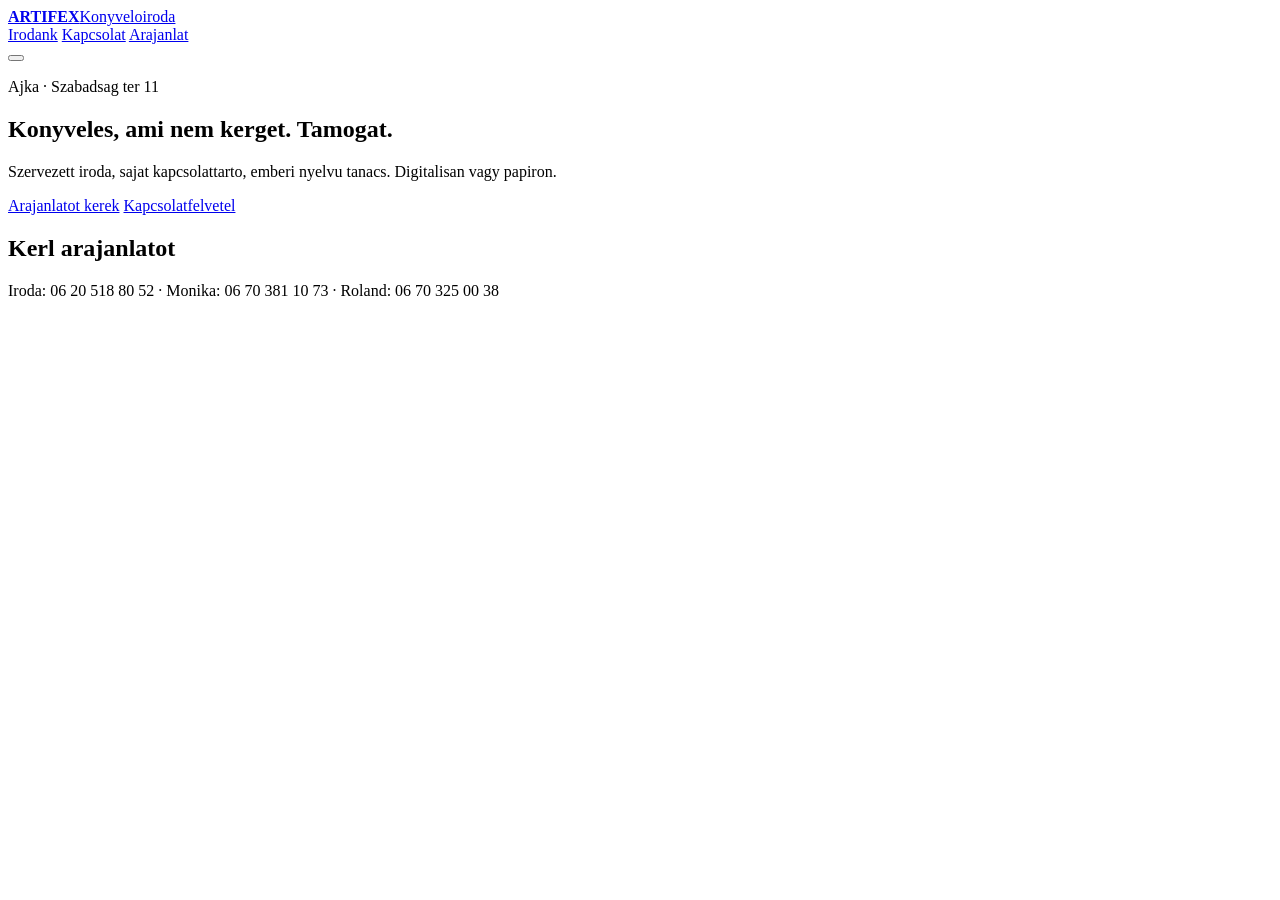
==== index.html @ 085294e9 "Add Artifex homepage and Kapcsolat preview" ====
<!DOCTYPE html>
<html lang="hu">
<head>
  <meta charset="UTF-8" />
  <meta name="viewport" content="width=device-width, initial-scale=1" />
  <title>Artifex Konyveloiroda — Ajka</title>
  <link rel="stylesheet" href="styles.css" />
</head>
<body>
  <header class="nav">
    <div class="nav-inner">
      <a class="logo" href="index.html"><strong>ARTIFEX</strong><span>Konyveloiroda</span></a>
      <nav class="nav-links" id="navLinks">
        <a class="active" href="index.html">Irodank</a>
        <a href="kapcsolat.html">Kapcsolat</a>
        <a class="nav-cta" href="#ajanlat">Arajanlat</a>
      </nav>
      <button class="burger" data-nav-toggle aria-label="Menu"><span></span><span></span><span></span></button>
    </div>
  </header>
  <main>
    <section class="hero">
      <div class="wrap">
        <p class="eyebrow">Ajka · Szabadsag ter 11</p>
        <h1>Konyveles, ami nem kerget. Tamogat.</h1>
        <p class="lead">Szervezett iroda, sajat kapcsolattarto, emberi nyelvu tanacs. Digitalisan vagy papiron.</p>
        <div class="actions">
          <a class="btn btn-dark" href="#ajanlat">Arajanlatot kerek</a>
          <a class="btn btn-ghost" href="kapcsolat.html">Kapcsolatfelvetel</a>
        </div>
      </div>
    </section>
    <section id="ajanlat">
      <div class="wrap">
        <h2 class="section-title">Kerl arajanlatot</h2>
        <p>Iroda: 06 20 518 80 52 · Monika: 06 70 381 10 73 · Roland: 06 70 325 00 38</p>
      </div>
    </section>
  </main>
  <script src="app.js"></script>
</body>
</html>
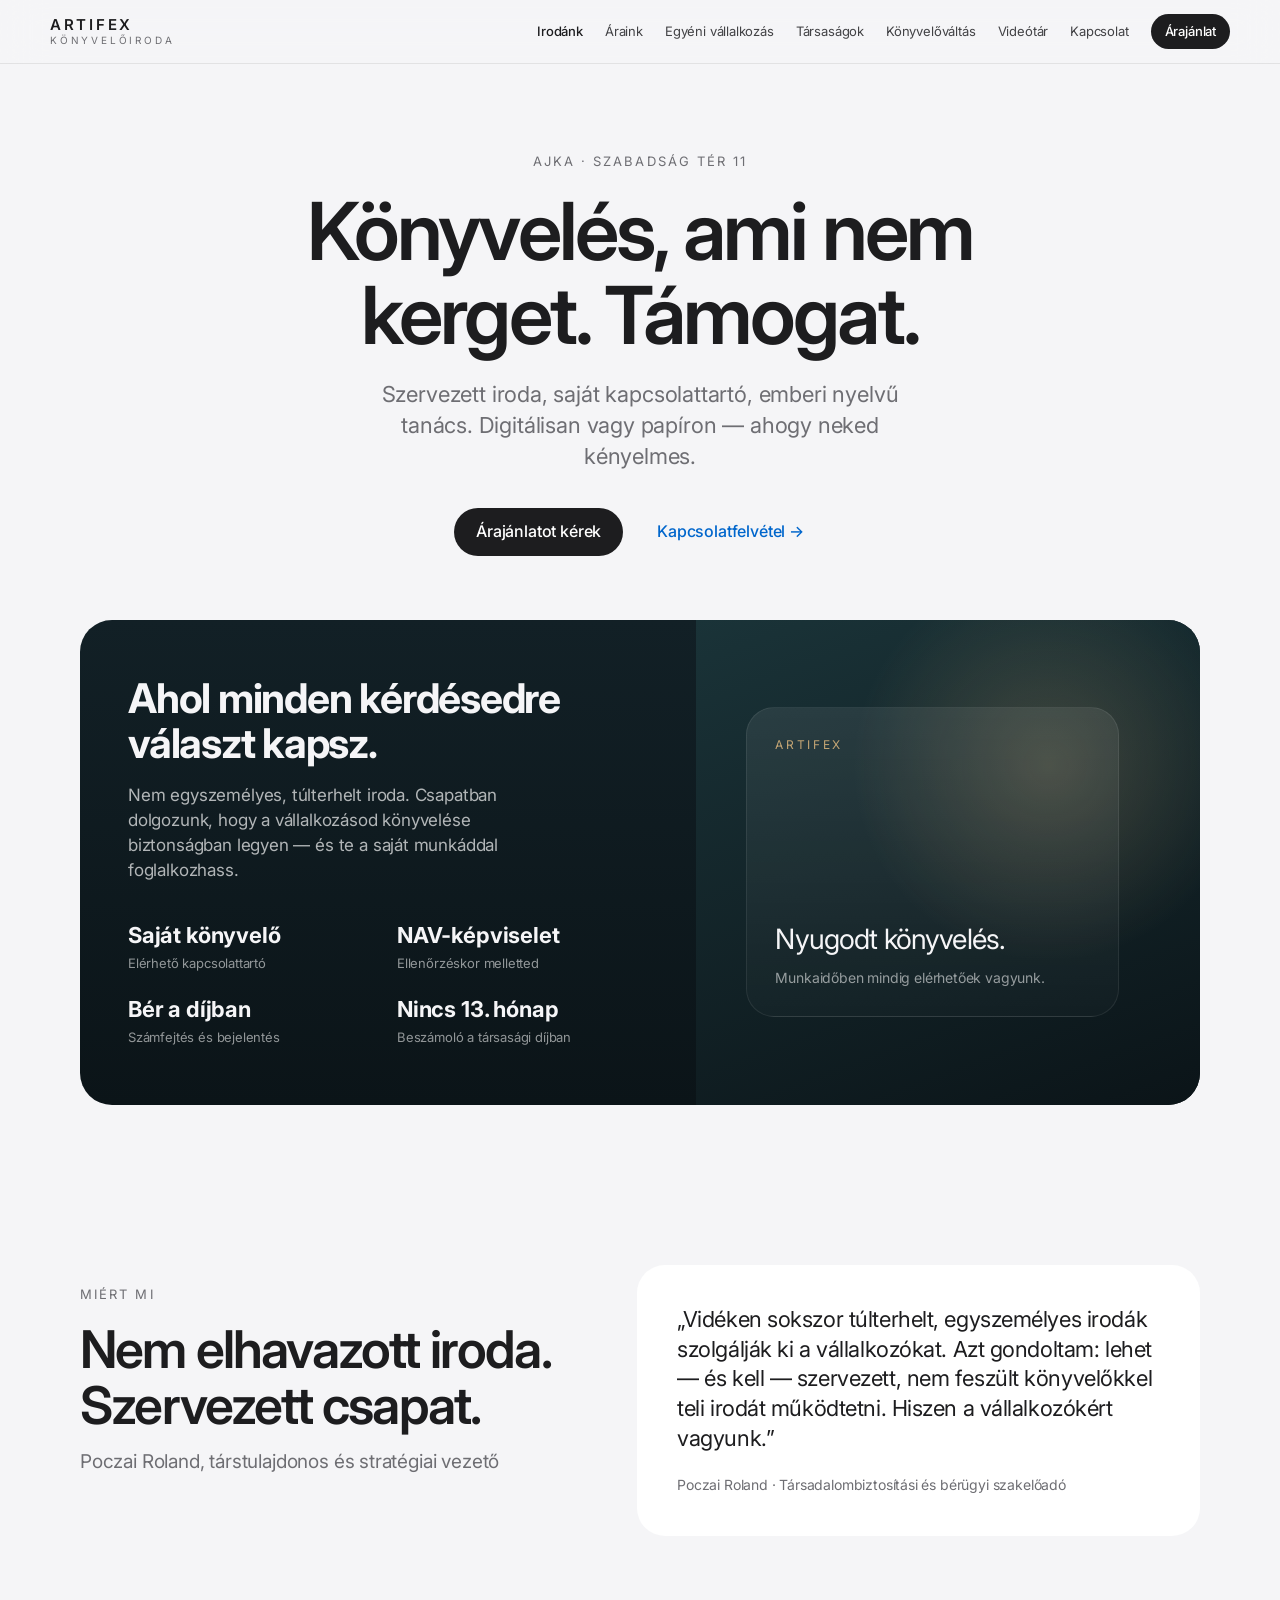
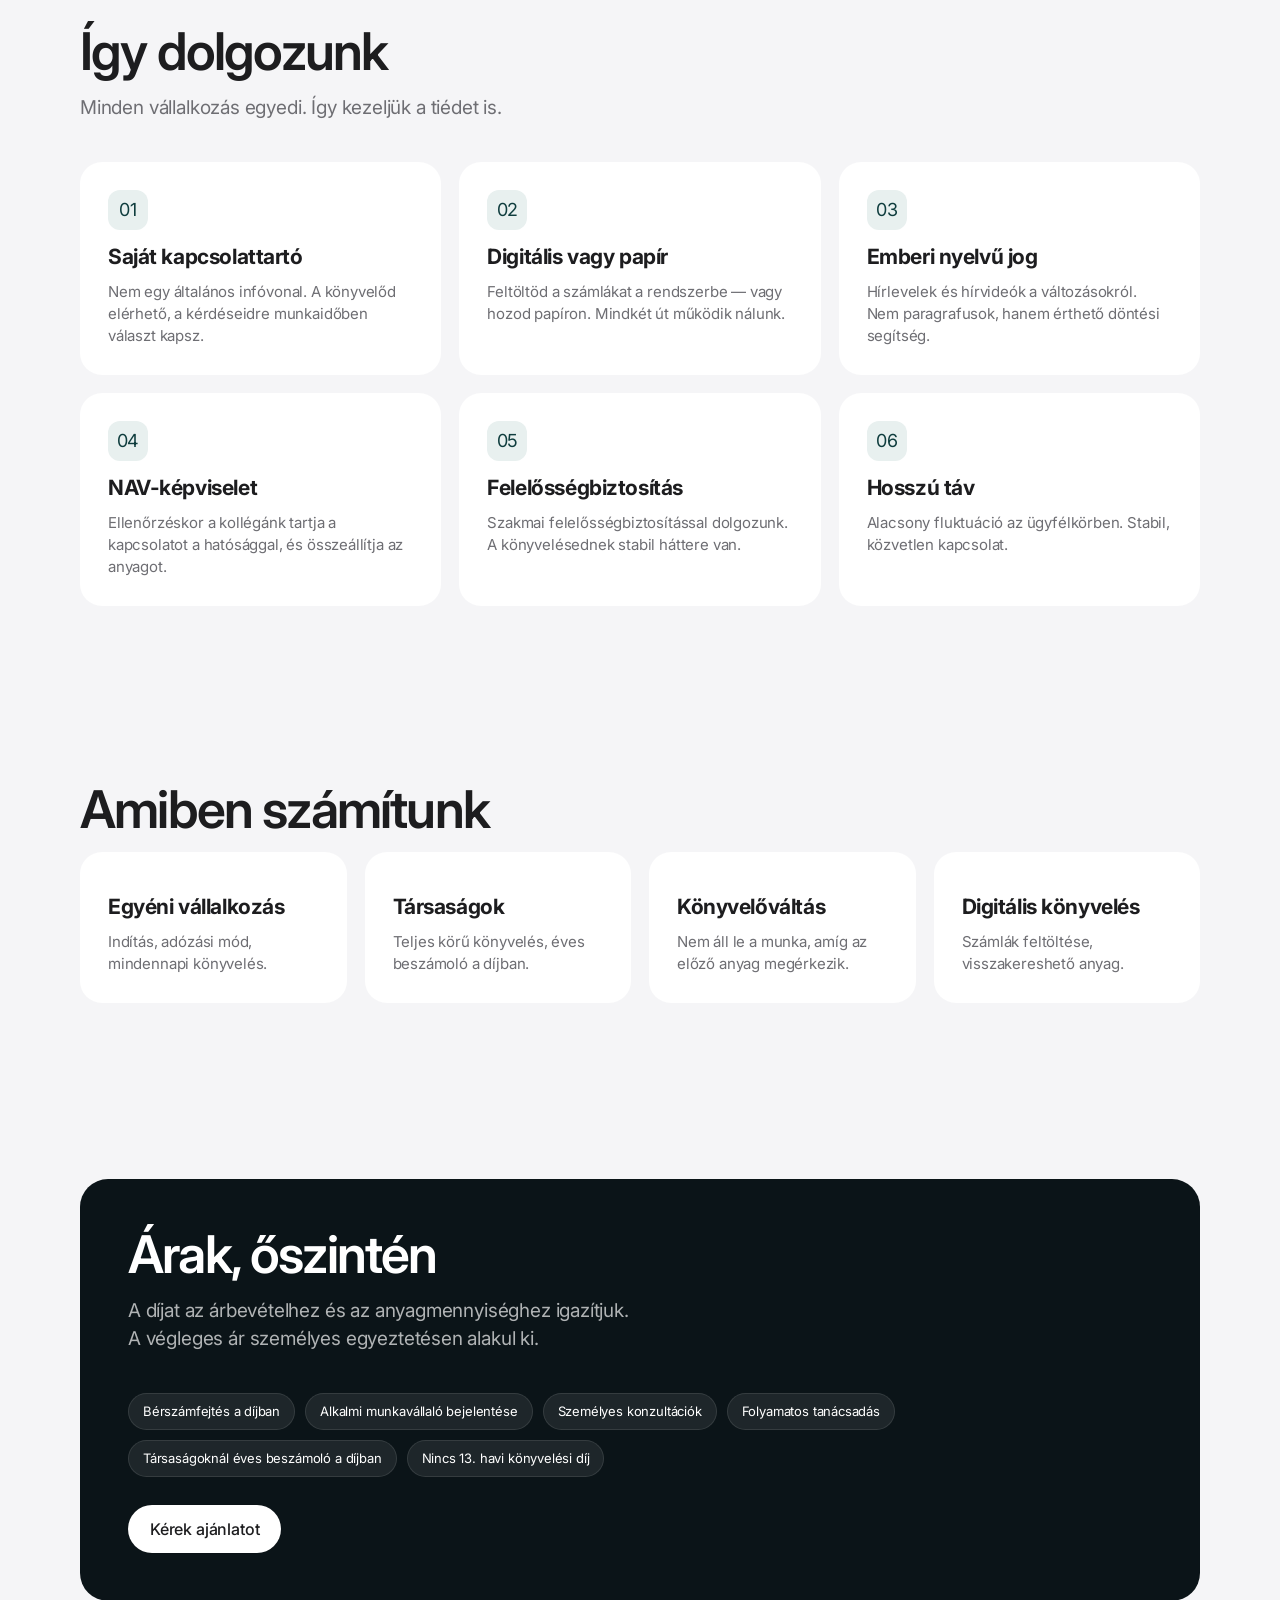
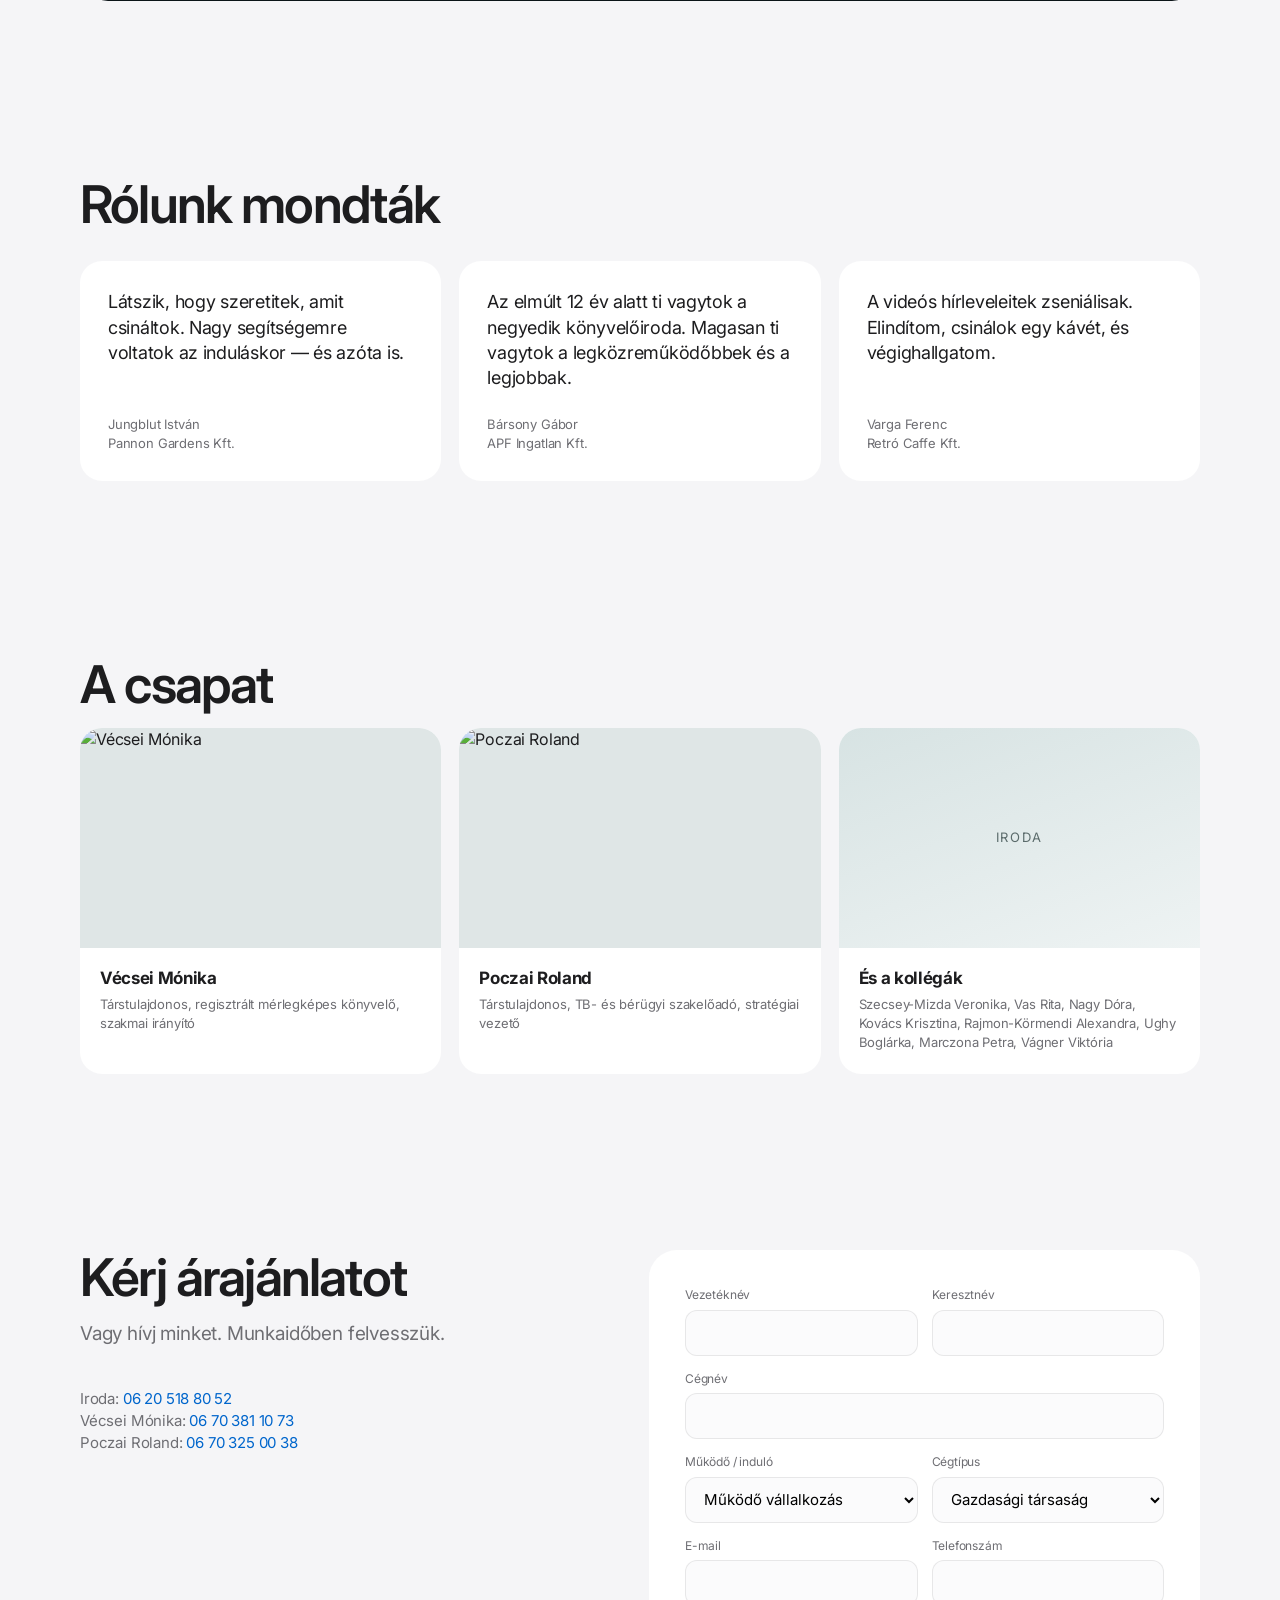
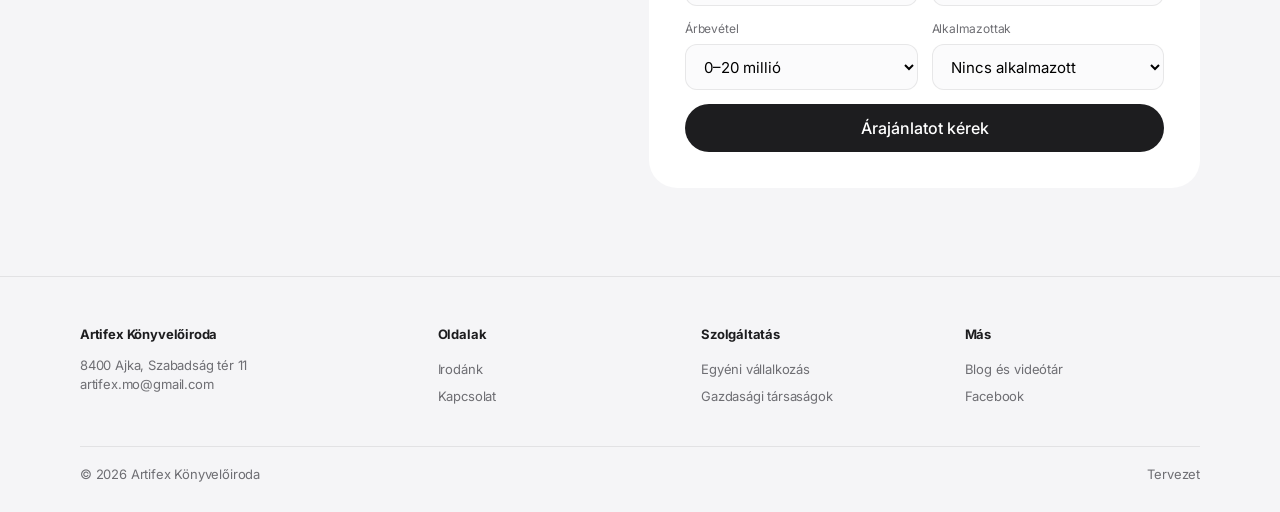
==== commit 2c752ccc: "Add full homepage" ====
--- a/index.html
+++ b/index.html
@@ -3,40 +3,172 @@
 <head>
   <meta charset="UTF-8" />
   <meta name="viewport" content="width=device-width, initial-scale=1" />
-  <title>Artifex Konyveloiroda — Ajka</title>
+  <title>Artifex Könyvelőiroda — Ajka</title>
+  <meta name="description" content="Szervezett könyvelőiroda Ajkán. Saját kapcsolattartó, digitális vagy papíralapú könyvelés, bérszámfejtés és NAV-képviselet. Nincs 13. havi díj." />
+  <link rel="preconnect" href="https://fonts.googleapis.com" />
+  <link rel="preconnect" href="https://fonts.gstatic.com" crossorigin />
+  <link href="https://fonts.googleapis.com/css2?family=Inter:wght@400;500;600&display=swap" rel="stylesheet" />
   <link rel="stylesheet" href="styles.css" />
 </head>
 <body>
   <header class="nav">
     <div class="nav-inner">
-      <a class="logo" href="index.html"><strong>ARTIFEX</strong><span>Konyveloiroda</span></a>
+      <a class="logo" href="index.html"><strong>ARTIFEX</strong><span>Könyvelőiroda</span></a>
       <nav class="nav-links" id="navLinks">
-        <a class="active" href="index.html">Irodank</a>
+        <a class="active" href="index.html">Irodánk</a>
+        <a href="https://artifexkonyveloiroda.hu/araink/">Áraink</a>
+        <a href="https://artifexkonyveloiroda.hu/egyeni-vallalkozas/">Egyéni vállalkozás</a>
+        <a href="https://artifexkonyveloiroda.hu/gazdasagi-tarsasagoknak/">Társaságok</a>
+        <a href="https://artifexkonyveloiroda.hu/konyvelovaltas/">Könyvelőváltás</a>
+        <a href="https://artifexkonyveloiroda.hu/blog/">Videótár</a>
         <a href="kapcsolat.html">Kapcsolat</a>
-        <a class="nav-cta" href="#ajanlat">Arajanlat</a>
+        <a class="nav-cta" href="#ajanlat">Árajánlat</a>
       </nav>
-      <button class="burger" data-nav-toggle aria-label="Menu"><span></span><span></span><span></span></button>
+      <button class="burger" aria-label="Menü" data-nav-toggle><span></span><span></span><span></span></button>
     </div>
   </header>
   <main>
     <section class="hero">
       <div class="wrap">
-        <p class="eyebrow">Ajka · Szabadsag ter 11</p>
-        <h1>Konyveles, ami nem kerget. Tamogat.</h1>
-        <p class="lead">Szervezett iroda, sajat kapcsolattarto, emberi nyelvu tanacs. Digitalisan vagy papiron.</p>
+        <p class="eyebrow">Ajka · Szabadság tér 11</p>
+        <h1>Könyvelés, ami nem kerget. Támogat.</h1>
+        <p class="lead">Szervezett iroda, saját kapcsolattartó, emberi nyelvű tanács. Digitálisan vagy papíron — ahogy neked kényelmes.</p>
         <div class="actions">
-          <a class="btn btn-dark" href="#ajanlat">Arajanlatot kerek</a>
-          <a class="btn btn-ghost" href="kapcsolat.html">Kapcsolatfelvetel</a>
+          <a class="btn btn-dark" href="#ajanlat">Árajánlatot kérek</a>
+          <a class="btn btn-ghost" href="kapcsolat.html">Kapcsolatfelvétel →</a>
+        </div>
+        <div class="hero-panel">
+          <div class="copy">
+            <h2>Ahol minden kérdésedre választ kapsz.</h2>
+            <p>Nem egyszemélyes, túlterhelt iroda. Csapatban dolgozunk, hogy a vállalkozásod könyvelése biztonságban legyen — és te a saját munkáddal foglalkozhass.</p>
+            <div class="hero-stats">
+              <div><b>Saját könyvelő</b><span>Elérhető kapcsolattartó</span></div>
+              <div><b>NAV-képviselet</b><span>Ellenőrzéskor melletted</span></div>
+              <div><b>Bér a díjban</b><span>Számfejtés és bejelentés</span></div>
+              <div><b>Nincs 13. hónap</b><span>Beszámoló a társasági díjban</span></div>
+            </div>
+          </div>
+          <div class="hero-visual">
+            <div class="orb">
+              <div class="mark">Artifex</div>
+              <div>
+                <div class="big">Nyugodt könyvelés.</div>
+                <p style="color:rgba(255,255,255,.55);margin-top:8px;font-size:14px;">Munkaidőben mindig elérhetőek vagyunk.</p>
+              </div>
+            </div>
+          </div>
+        </div>
+      </div>
+    </section>
+    <section>
+      <div class="wrap split">
+        <div>
+          <p class="eyebrow">Miért mi</p>
+          <h2 class="section-title">Nem elhavazott iroda. Szervezett csapat.</h2>
+          <p class="section-sub">Poczai Roland, társtulajdonos és stratégiai vezető</p>
+        </div>
+        <blockquote class="quote-block">
+          <p>„Vidéken sokszor túlterhelt, egyszemélyes irodák szolgálják ki a vállalkozókat. Azt gondoltam: lehet — és kell — szervezett, nem feszült könyvelőkkel teli irodát működtetni. Hiszen a vállalkozókért vagyunk.”</p>
+          <footer>Poczai Roland · Társadalombiztosítási és bérügyi szakelőadó</footer>
+        </blockquote>
+      </div>
+    </section>
+    <section style="padding-top:0">
+      <div class="wrap">
+        <h2 class="section-title">Így dolgozunk</h2>
+        <p class="section-sub">Minden vállalkozás egyedi. Így kezeljük a tiédet is.</p>
+        <div class="grid-3">
+          <article class="card"><div class="icon">01</div><h3>Saját kapcsolattartó</h3><p>Nem egy általános infóvonal. A könyvelőd elérhető, a kérdéseidre munkaidőben választ kapsz.</p></article>
+          <article class="card"><div class="icon">02</div><h3>Digitális vagy papír</h3><p>Feltöltöd a számlákat a rendszerbe — vagy hozod papíron. Mindkét út működik nálunk.</p></article>
+          <article class="card"><div class="icon">03</div><h3>Emberi nyelvű jog</h3><p>Hírlevelek és hírvideók a változásokról. Nem paragrafusok, hanem érthető döntési segítség.</p></article>
+          <article class="card"><div class="icon">04</div><h3>NAV-képviselet</h3><p>Ellenőrzéskor a kollégánk tartja a kapcsolatot a hatósággal, és összeállítja az anyagot.</p></article>
+          <article class="card"><div class="icon">05</div><h3>Felelősségbiztosítás</h3><p>Szakmai felelősségbiztosítással dolgozunk. A könyvelésednek stabil háttere van.</p></article>
+          <article class="card"><div class="icon">06</div><h3>Hosszú táv</h3><p>Alacsony fluktuáció az ügyfélkörben. Stabil, közvetlen kapcsolat.</p></article>
+        </div>
+      </div>
+    </section>
+    <section>
+      <div class="wrap">
+        <h2 class="section-title">Amiben számítunk</h2>
+        <div class="grid-4">
+          <a class="card" href="https://artifexkonyveloiroda.hu/egyeni-vallalkozas/"><h3>Egyéni vállalkozás</h3><p>Indítás, adózási mód, mindennapi könyvelés.</p></a>
+          <a class="card" href="https://artifexkonyveloiroda.hu/gazdasagi-tarsasagoknak/"><h3>Társaságok</h3><p>Teljes körű könyvelés, éves beszámoló a díjban.</p></a>
+          <a class="card" href="https://artifexkonyveloiroda.hu/konyvelovaltas/"><h3>Könyvelőváltás</h3><p>Nem áll le a munka, amíg az előző anyag megérkezik.</p></a>
+          <a class="card" href="https://artifexkonyveloiroda.hu/blog/#Digitalkonyveles"><h3>Digitális könyvelés</h3><p>Számlák feltöltése, visszakereshető anyag.</p></a>
+        </div>
+      </div>
+    </section>
+    <section>
+      <div class="wrap">
+        <div class="price-note">
+          <h2 class="section-title">Árak, őszintén</h2>
+          <p class="section-sub" style="color:rgba(255,255,255,.68)">A díjat az árbevételhez és az anyagmennyiséghez igazítjuk. A végleges ár személyes egyeztetésen alakul ki.</p>
+          <div class="pills">
+            <span class="pill">Bérszámfejtés a díjban</span>
+            <span class="pill">Alkalmi munkavállaló bejelentése</span>
+            <span class="pill">Személyes konzultációk</span>
+            <span class="pill">Folyamatos tanácsadás</span>
+            <span class="pill">Társaságoknál éves beszámoló a díjban</span>
+            <span class="pill">Nincs 13. havi könyvelési díj</span>
+          </div>
+          <div style="margin-top:28px"><a class="btn btn-light" href="#ajanlat">Kérek ajánlatot</a></div>
+        </div>
+      </div>
+    </section>
+    <section>
+      <div class="wrap">
+        <h2 class="section-title">Rólunk mondták</h2>
+        <div class="grid-3" style="margin-top:28px">
+          <article class="card testimonial"><q>Látszik, hogy szeretitek, amit csináltok. Nagy segítségemre voltatok az induláskor — és azóta is.</q><cite>Jungblut István<br>Pannon Gardens Kft.</cite></article>
+          <article class="card testimonial"><q>Az elmúlt 12 év alatt ti vagytok a negyedik könyvelőiroda. Magasan ti vagytok a legközreműködőbbek és a legjobbak.</q><cite>Bársony Gábor<br>APF Ingatlan Kft.</cite></article>
+          <article class="card testimonial"><q>A videós hírleveleitek zseniálisak. Elindítom, csinálok egy kávét, és végighallgatom.</q><cite>Varga Ferenc<br>Retró Caffe Kft.</cite></article>
+        </div>
+      </div>
+    </section>
+    <section>
+      <div class="wrap">
+        <h2 class="section-title">A csapat</h2>
+        <div class="grid-3">
+          <article class="card team-card"><img src="https://artifexkonyveloiroda.hu/wp-content/uploads/2024/11/Moni-1-225x300.jpg" alt="Vécsei Mónika" /><div class="meta"><h3>Vécsei Mónika</h3><p>Társtulajdonos, regisztrált mérlegképes könyvelő, szakmai irányító</p></div></article>
+          <article class="card team-card"><img src="https://artifexkonyveloiroda.hu/wp-content/uploads/2024/11/P1025101-230x300.jpg" alt="Poczai Roland" /><div class="meta"><h3>Poczai Roland</h3><p>Társtulajdonos, TB- és bérügyi szakelőadó, stratégiai vezető</p></div></article>
+          <article class="card team-card"><div style="height:220px;background:linear-gradient(160deg,#d7e3e3,#eef3f3);display:grid;place-items:center;color:#5b6b6b;font-size:13px;letter-spacing:.12em;text-transform:uppercase;">Iroda</div><div class="meta"><h3>És a kollégák</h3><p>Szecsey-Mizda Veronika, Vas Rita, Nagy Dóra, Kovács Krisztina, Rajmon-Körmendi Alexandra, Ughy Boglárka, Marczona Petra, Vágner Viktória</p></div></article>
         </div>
       </div>
     </section>
     <section id="ajanlat">
-      <div class="wrap">
-        <h2 class="section-title">Kerl arajanlatot</h2>
-        <p>Iroda: 06 20 518 80 52 · Monika: 06 70 381 10 73 · Roland: 06 70 325 00 38</p>
+      <div class="wrap grid-2" style="align-items:start">
+        <div>
+          <h2 class="section-title">Kérj árajánlatot</h2>
+          <p class="section-sub">Vagy hívj minket. Munkaidőben felvesszük.</p>
+          <p style="color:var(--ink-soft);font-size:15px">Iroda: <a href="tel:+36205188052" style="color:#0066cc">06 20 518 80 52</a><br>Vécsei Mónika: <a href="tel:+36703811073" style="color:#0066cc">06 70 381 10 73</a><br>Poczai Roland: <a href="tel:+36703250038" style="color:#0066cc">06 70 325 00 38</a></p>
+        </div>
+        <form class="form" id="quoteForm">
+          <div><label for="last">Vezetéknév</label><input id="last" name="last" required /></div>
+          <div><label for="first">Keresztnév</label><input id="first" name="first" required /></div>
+          <div class="full"><label for="company">Cégnév</label><input id="company" name="company" /></div>
+          <div><label for="status">Működő / induló</label><select id="status"><option>Működő vállalkozás</option><option>Induló vállalkozás</option></select></div>
+          <div><label for="type">Cégtípus</label><select id="type"><option>Gazdasági társaság</option><option>Egyéni vállalkozás</option><option>Egyéb</option></select></div>
+          <div><label for="email">E-mail</label><input id="email" type="email" required /></div>
+          <div><label for="phone">Telefonszám</label><input id="phone" required /></div>
+          <div><label for="rev">Árbevétel</label><select id="rev"><option>0–20 millió</option><option>20–50 millió</option><option>50–100 millió</option><option>100–500 millió</option><option>500 millió felett</option></select></div>
+          <div><label for="staff">Alkalmazottak</label><select id="staff"><option>Nincs alkalmazott</option><option>1–2</option><option>3–5</option><option>5–20</option><option>Több mint 20</option></select></div>
+          <div class="full"><button class="btn btn-dark" type="submit" style="width:100%">Árajánlatot kérek</button></div>
+        </form>
       </div>
     </section>
   </main>
+  <footer class="site">
+    <div class="wrap">
+      <div class="foot-grid">
+        <div><h4>Artifex Könyvelőiroda</h4><p>8400 Ajka, Szabadság tér 11<br>artifex.mo@gmail.com</p></div>
+        <div><h4>Oldalak</h4><a href="index.html">Irodánk</a><a href="kapcsolat.html">Kapcsolat</a></div>
+        <div><h4>Szolgáltatás</h4><a href="https://artifexkonyveloiroda.hu/egyeni-vallalkozas/">Egyéni vállalkozás</a><a href="https://artifexkonyveloiroda.hu/gazdasagi-tarsasagoknak/">Gazdasági társaságok</a></div>
+        <div><h4>Más</h4><a href="https://artifexkonyveloiroda.hu/blog/">Blog és videótár</a><a href="https://www.facebook.com/profile.php?id=100063739792179">Facebook</a></div>
+      </div>
+      <div class="legal"><span>© 2026 Artifex Könyvelőiroda</span><span>Tervezet</span></div>
+    </div>
+  </footer>
+  <div class="toast" id="toast">Köszönjük. Ez egy bemutató űrlap.</div>
   <script src="app.js"></script>
 </body>
 </html>
--- a/styles.css
+++ b/styles.css
@@ -0,0 +1 @@
+:root{--bg:#f5f5f7;--bg-elevated:#fff;--bg-dark:#0b1418;--ink:#1d1d1f;--ink-soft:#6e6e73;--line:rgba(0,0,0,.08);--accent:#0f3d3e;--accent-2:#c4a574;--accent-soft:#e8f0ef;--radius:22px;--nav-h:64px;--max:1120px}*{box-sizing:border-box;margin:0;padding:0}html{scroll-behavior:smooth}body{font-family:-apple-system,BlinkMacSystemFont,"SF Pro Display","Segoe UI",Inter,system-ui,sans-serif;background:var(--bg);color:var(--ink);line-height:1.47;letter-spacing:-.011em;-webkit-font-smoothing:antialiased}img{max-width:100%;display:block}a{color:inherit;text-decoration:none}button,input,select,textarea{font-family:inherit}.wrap{width:min(var(--max),calc(100% - 48px));margin-inline:auto}.nav{position:sticky;top:0;z-index:50;height:var(--nav-h);display:flex;align-items:center;backdrop-filter:saturate(180%) blur(20px);background:rgba(245,245,247,.72);border-bottom:1px solid var(--line)}.nav-inner{width:min(1180px,calc(100% - 40px));margin:0 auto;display:flex;align-items:center;justify-content:space-between;gap:24px}.logo{display:flex;flex-direction:column;line-height:1;gap:3px}.logo strong{font-weight:600;font-size:15px;letter-spacing:.18em}.logo span{font-size:10px;letter-spacing:.28em;text-transform:uppercase;color:var(--ink-soft)}.nav-links{display:flex;align-items:center;gap:22px;font-size:13px;color:#424245}.nav-links a:hover{color:var(--ink)}.nav-links a.active{color:var(--ink);font-weight:500}.nav-cta{background:var(--ink);color:#fff!important;padding:8px 14px;border-radius:980px;font-size:13px;font-weight:500}.burger{display:none;width:40px;height:40px;border:0;background:transparent;cursor:pointer}.burger span{display:block;height:1.5px;background:var(--ink);margin:6px 8px}.hero{padding:88px 0 72px;text-align:center}.eyebrow{font-size:13px;letter-spacing:.16em;text-transform:uppercase;color:var(--ink-soft);margin-bottom:18px}.hero h1{font-size:clamp(40px,6.4vw,80px);font-weight:600;letter-spacing:-.035em;line-height:1.05;max-width:16ch;margin:0 auto 22px}.hero p.lead{font-size:clamp(18px,2vw,22px);color:var(--ink-soft);max-width:38ch;margin:0 auto 36px;line-height:1.4}.actions{display:flex;justify-content:center;gap:12px;flex-wrap:wrap}.btn{display:inline-flex;align-items:center;justify-content:center;height:48px;padding:0 22px;border-radius:980px;font-size:16px;font-weight:500;border:0;cursor:pointer}.btn-dark{background:var(--ink);color:#fff}.btn-ghost{background:transparent;color:#0066cc}.btn-light{background:#fff;color:var(--ink);box-shadow:0 0 0 1px var(--line)}.hero-panel{margin-top:64px;background:linear-gradient(180deg,#122026,#0b1418);color:#f5f5f7;border-radius:32px;overflow:hidden;min-height:380px;display:grid;grid-template-columns:1.1fr .9fr;text-align:left}.hero-panel .copy{padding:56px 48px}.hero-panel h2{font-size:clamp(28px,3.2vw,42px);letter-spacing:-.03em;line-height:1.12;margin-bottom:16px}.hero-panel p{color:rgba(255,255,255,.68);font-size:17px;max-width:36ch}.hero-stats{display:grid;grid-template-columns:1fr 1fr;gap:18px;margin-top:36px}.hero-stats b{display:block;font-size:22px}.hero-stats span{color:rgba(255,255,255,.55);font-size:13px}.hero-visual{background:radial-gradient(circle at 70% 30%,rgba(196,165,116,.25),transparent 40%),linear-gradient(160deg,#1a3338,#0b1418);position:relative}.orb{position:absolute;inset:18% 16% 18% 10%;border-radius:28px;background:linear-gradient(180deg,rgba(255,255,255,.08),rgba(255,255,255,.02));border:1px solid rgba(255,255,255,.08);display:flex;flex-direction:column;justify-content:space-between;padding:28px}.orb .mark{font-size:12px;letter-spacing:.22em;text-transform:uppercase;color:var(--accent-2)}.orb .big{font-size:28px;letter-spacing:-.03em}section{padding:88px 0}.section-title{font-size:clamp(32px,4.4vw,52px);letter-spacing:-.035em;font-weight:600;line-height:1.08;margin-bottom:14px}.section-sub{color:var(--ink-soft);font-size:19px;max-width:42ch;margin-bottom:40px}.grid-3,.grid-4,.grid-2{display:grid;gap:18px}.grid-3{grid-template-columns:repeat(3,1fr)}.grid-4{grid-template-columns:repeat(4,1fr)}.grid-2{grid-template-columns:1fr 1fr}.card{background:var(--bg-elevated);border-radius:var(--radius);padding:28px}.card h3{font-size:21px;letter-spacing:-.02em;margin:12px 0 8px}.card p{color:var(--ink-soft);font-size:15px}.icon{width:40px;height:40px;border-radius:12px;background:var(--accent-soft);color:var(--accent);display:grid;place-items:center;font-size:18px}.split{display:grid;grid-template-columns:.95fr 1.05fr;gap:48px;align-items:center}.quote-block{background:var(--bg-elevated);border-radius:28px;padding:40px}.quote-block p{font-size:22px;letter-spacing:-.02em;line-height:1.35}.quote-block footer{margin-top:22px;color:var(--ink-soft);font-size:14px}.price-note{background:var(--bg-dark);color:#fff;border-radius:28px;padding:48px}.price-note p{color:rgba(255,255,255,.7)}.pills{display:flex;flex-wrap:wrap;gap:10px;margin-top:24px}.pill{background:rgba(255,255,255,.08);border:1px solid rgba(255,255,255,.1);border-radius:980px;padding:8px 14px;font-size:13px}.testimonial{min-height:220px;display:flex;flex-direction:column;justify-content:space-between}.testimonial q{font-size:18px;letter-spacing:-.015em;line-height:1.4;quotes:none}.testimonial cite{color:var(--ink-soft);font-style:normal;font-size:13px;margin-top:20px}.team-card{padding:0;overflow:hidden}.team-card img{width:100%;height:220px;object-fit:cover;object-position:top;background:#dfe6e6}.team-card .meta{padding:18px 20px 22px}.team-card h3{font-size:17px;margin:0 0 4px}.team-card p{font-size:13px}.form{background:#fff;border-radius:28px;padding:36px;display:grid;grid-template-columns:1fr 1fr;gap:14px}.form .full{grid-column:1/-1}label{display:block;font-size:12px;color:var(--ink-soft);margin-bottom:6px}input,select,textarea{width:100%;height:46px;border:1px solid var(--line);background:#fbfbfc;border-radius:12px;padding:0 14px;font-size:15px;outline:none}textarea{height:110px;padding:12px 14px;resize:vertical}footer.site{background:#f5f5f7;border-top:1px solid var(--line);padding:48px 0 28px;color:var(--ink-soft);font-size:13px}.foot-grid{display:grid;grid-template-columns:1.4fr 1fr 1fr 1fr;gap:28px;margin-bottom:36px}.foot-grid h4{color:var(--ink);font-size:13px;margin-bottom:12px}.foot-grid a{display:block;padding:4px 0}.legal{display:flex;justify-content:space-between;border-top:1px solid var(--line);padding-top:18px}.page-hero{padding:72px 0 24px;text-align:center}.page-hero h1{font-size:clamp(40px,6vw,72px);letter-spacing:-.04em;font-weight:600}.contact-hero-sub{color:var(--ink-soft);font-size:21px;margin-top:10px}.people{display:grid;grid-template-columns:repeat(3,1fr);gap:18px}.person{background:#fff;border-radius:24px;overflow:hidden}.person img{width:100%;height:280px;object-fit:cover;object-position:top;background:#e8eeef}.person .body{padding:22px}.person h3{font-size:20px;letter-spacing:-.02em}.person .role{color:var(--ink-soft);font-size:14px;margin:6px 0 16px}.person a.phone{display:inline-flex;color:#0066cc;font-size:15px;font-weight:500}.map-wrap{border-radius:28px;overflow:hidden;min-height:360px;background:#e6e6e8}.map-wrap iframe{width:100%;height:360px;border:0}.faq details{background:#fff;border-radius:16px;padding:18px 22px;margin-bottom:10px}.faq summary{cursor:pointer;font-weight:550;letter-spacing:-.015em;list-style:none}.faq details p{color:var(--ink-soft);margin-top:10px;font-size:15px}.toast{position:fixed;bottom:24px;left:50%;transform:translateX(-50%);background:var(--ink);color:#fff;padding:12px 18px;border-radius:980px;font-size:14px;display:none;z-index:80}@media(max-width:900px){.nav-links{display:none}.nav-links.open{display:flex;flex-direction:column;position:absolute;top:var(--nav-h);left:0;right:0;background:rgba(245,245,247,.96);padding:18px 24px 28px;border-bottom:1px solid var(--line);align-items:flex-start}.burger{display:block}.hero-panel,.split,.grid-3,.grid-4,.grid-2,.people,.form,.foot-grid{grid-template-columns:1fr}.hero-panel .copy{padding:36px 28px}.hero-visual{min-height:220px}section{padding:64px 0}.wrap{width:min(var(--max),calc(100% - 32px))}}
